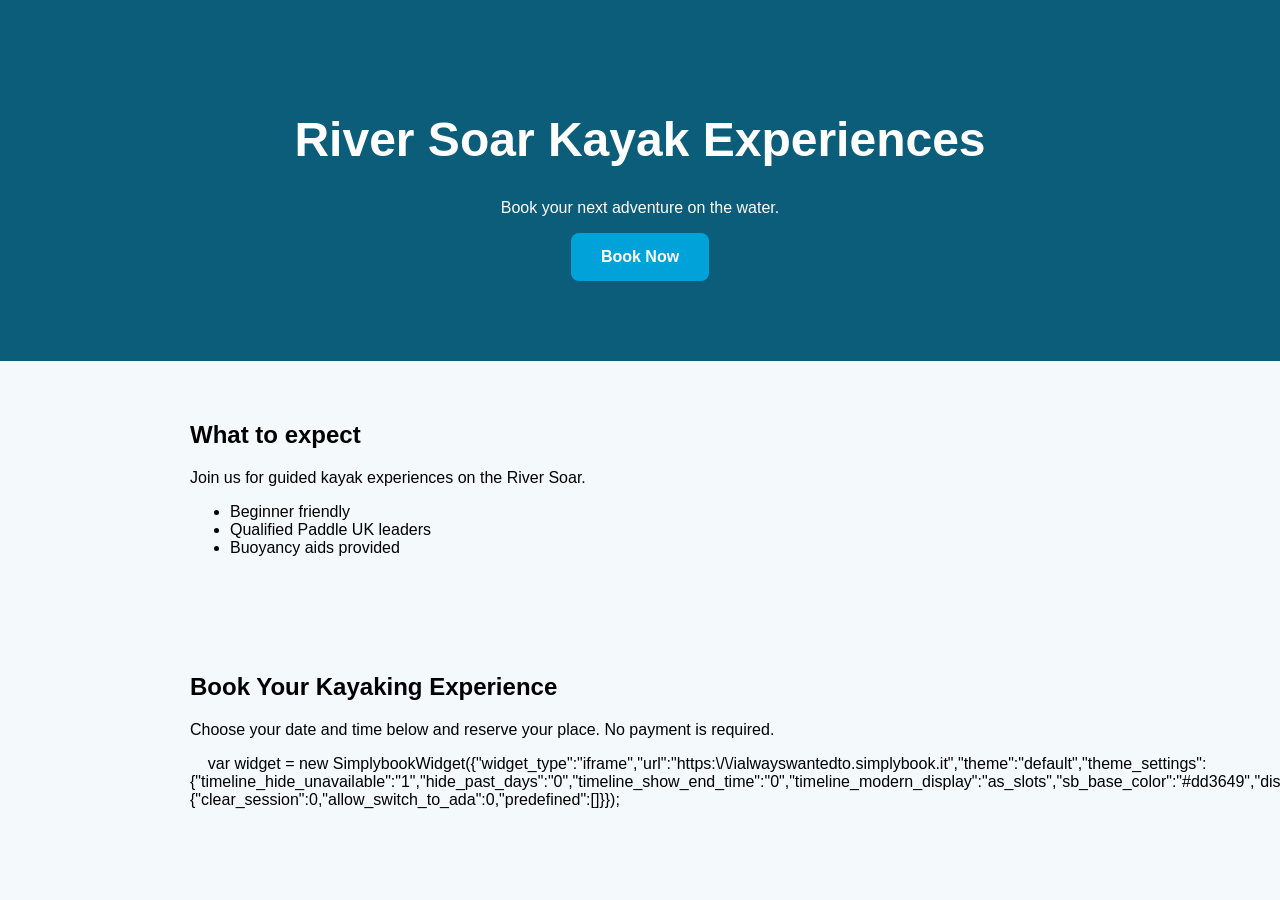
==== index.html @ 330b0cef "Update index.html" ====
<!DOCTYPE html>
<html lang="en">
<head>
<meta charset="UTF-8">
<meta name="viewport" content="width=device-width, initial-scale=1.0">
<title>River Soar Kayak Experiences</title>

<style>
body{
    font-family:Arial,sans-serif;
    margin:0;
    background:#f4f9fb;
}

.hero{
    background:#0b5d7a;
    color:white;
    text-align:center;
    padding:80px 20px;
}

.hero h1{
    font-size:3rem;
}

.button{
    display:inline-block;
    background:#00a3d9;
    color:white;
    padding:15px 30px;
    border-radius:8px;
    text-decoration:none;
    font-weight:bold;
}

.section{
    max-width:900px;
    margin:auto;
    padding:40px 20px;
}

iframe{
    width:100%;
    height:700px;
    border:none;
}
</style>

</head>

<body>

<div class="hero">
<h1>River Soar Kayak Experiences</h1>
<p>Book your next adventure on the water.</p>
<a class="button" href="#booking">Book Now</a>
</div>

<div class="section">
<h2>What to expect</h2>

<p>Join us for guided kayak experiences on the River Soar.</p>

<ul>
<li>Beginner friendly</li>
<li>Qualified Paddle UK leaders</li>
<li>Buoyancy aids provided</li>
</ul>

</div>












<div class="section" id="booking">

    <h2>Book Your Kayaking Experience</h2>

    <p>
        Choose your date and time below and reserve your place.
        No payment is required.
    </p>

    <!-- SimplyBook.me booking widget -->
	<script src="//widget.simplybook.it/v2/widget/widget.js" type="text/javascript"></script>
	<script type="text/javascript">
	    var widget = new SimplybookWidget({"widget_type":"iframe","url":"https:\/\/ialwayswantedto.simplybook.it","theme":"default","theme_settings":{"timeline_hide_unavailable":"1","hide_past_days":"0","timeline_show_end_time":"0","timeline_modern_display":"as_slots","sb_base_color":"#dd3649","display_item_mode":"block","booking_nav_bg_color":"#dd3649","body_bg_color":"#f2f2f2","sb_review_image":"","dark_font_color":"#474747","light_font_color":"#f5fcff","btn_color_1":"#dd3649","sb_company_label_color":"#ffffff","hide_img_mode":"1","show_sidebar":"1","sb_busy":"#c7b3b3","sb_available":"#d6ebff"},"timeline":"modern","datepicker":"top_calendar","is_rtl":false,"app_config":{"clear_session":0,"allow_switch_to_ada":0,"predefined":[]}});
	</script>

</div>
















	

</body>
</html>
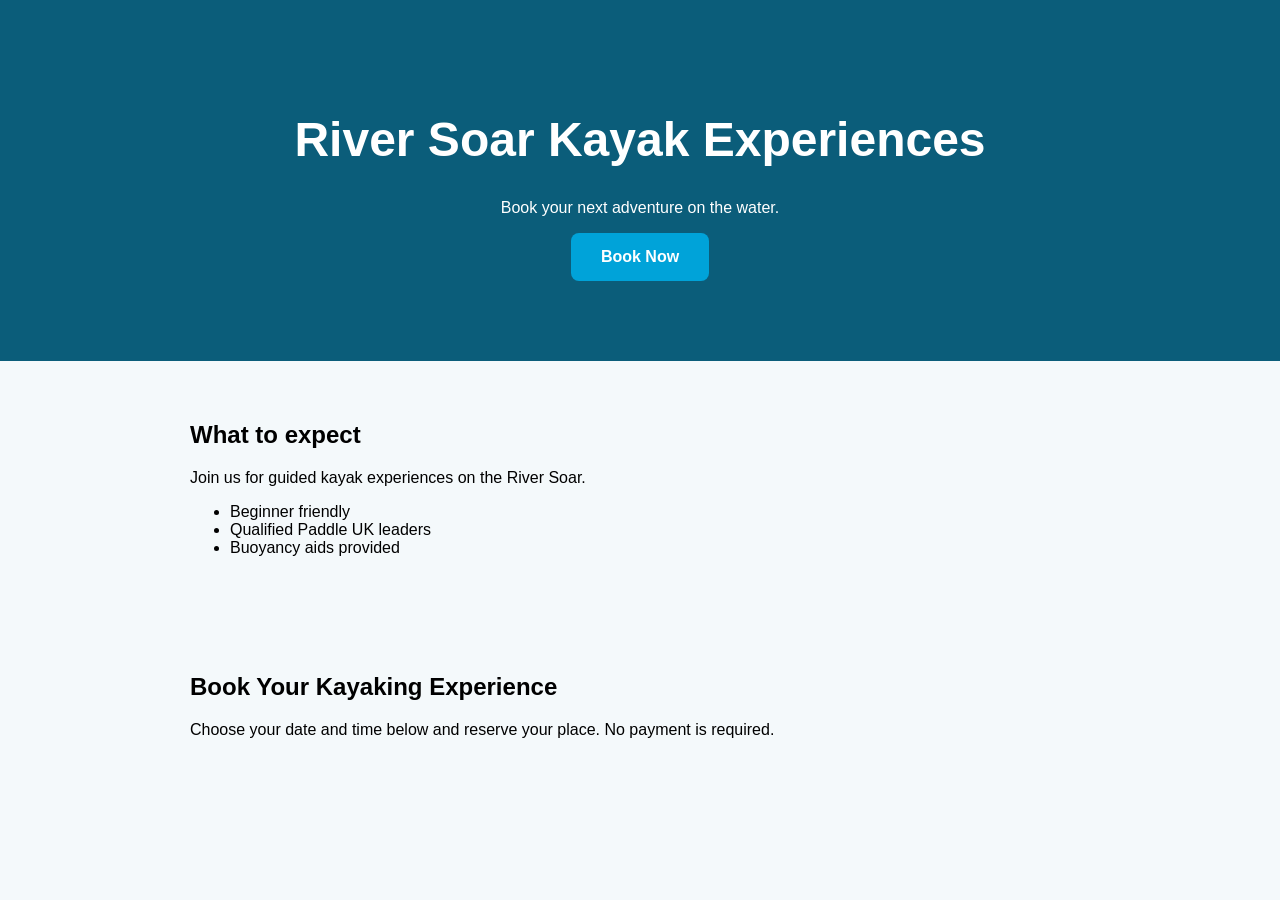
==== commit 931efc54: "Update index.html" ====
--- a/index.html
+++ b/index.html
@@ -3,7 +3,7 @@
 <head>
 <meta charset="UTF-8">
 <meta name="viewport" content="width=device-width, initial-scale=1.0">
-<title>River Soar Kayak Experiences</title>
+<title>River Soar Kayak Experiences show it works</title>
 
 <style>
 body{
@@ -90,10 +90,10 @@
     </p>
 
     <!-- SimplyBook.me booking widget -->
-	<script src="//widget.simplybook.it/v2/widget/widget.js" type="text/javascript"></script>
-	<script type="text/javascript">
-	    var widget = new SimplybookWidget({"widget_type":"iframe","url":"https:\/\/ialwayswantedto.simplybook.it","theme":"default","theme_settings":{"timeline_hide_unavailable":"1","hide_past_days":"0","timeline_show_end_time":"0","timeline_modern_display":"as_slots","sb_base_color":"#dd3649","display_item_mode":"block","booking_nav_bg_color":"#dd3649","body_bg_color":"#f2f2f2","sb_review_image":"","dark_font_color":"#474747","light_font_color":"#f5fcff","btn_color_1":"#dd3649","sb_company_label_color":"#ffffff","hide_img_mode":"1","show_sidebar":"1","sb_busy":"#c7b3b3","sb_available":"#d6ebff"},"timeline":"modern","datepicker":"top_calendar","is_rtl":false,"app_config":{"clear_session":0,"allow_switch_to_ada":0,"predefined":[]}});
-	</script>
+<script src="//widget.simplybook.it/v2/widget/widget.js" type="text/javascript"></script>
+<script type="text/javascript">
+    var widget = new SimplybookWidget({"widget_type":"iframe","url":"https:\/\/ialwayswantedto.simplybook.it","theme":"default","theme_settings":{"timeline_hide_unavailable":"1","hide_past_days":"0","timeline_show_end_time":"0","timeline_modern_display":"as_slots","sb_base_color":"#dd3649","display_item_mode":"block","booking_nav_bg_color":"#dd3649","body_bg_color":"#f2f2f2","sb_review_image":"","dark_font_color":"#474747","light_font_color":"#f5fcff","btn_color_1":"#dd3649","sb_company_label_color":"#ffffff","hide_img_mode":"1","show_sidebar":"1","sb_busy":"#c7b3b3","sb_available":"#d6ebff"},"timeline":"modern","datepicker":"top_calendar","is_rtl":false,"app_config":{"clear_session":0,"allow_switch_to_ada":0,"predefined":[]}});
+</script>
 
 </div>
 
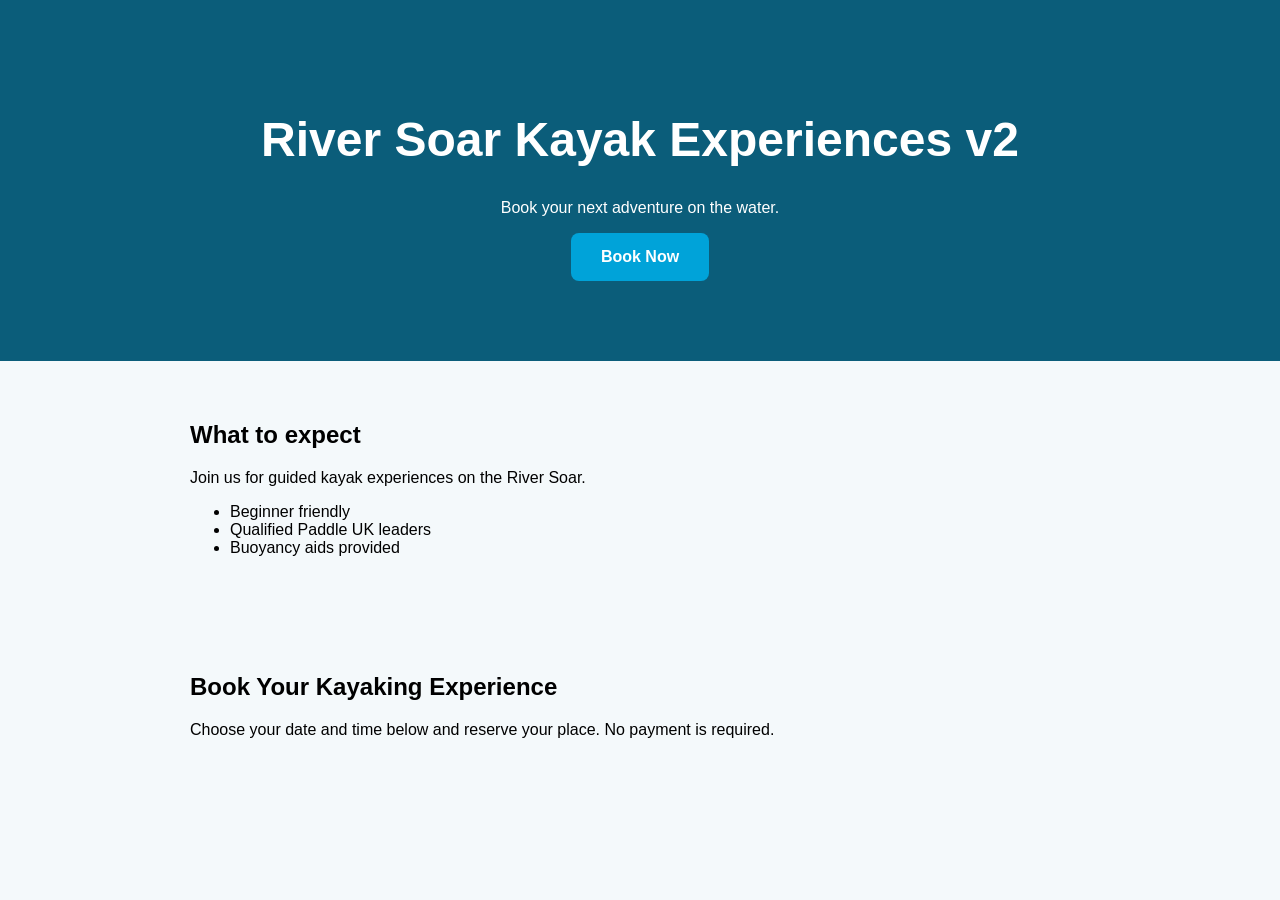
==== commit eb8f415a: "Update index.html" ====
--- a/index.html
+++ b/index.html
@@ -3,7 +3,7 @@
 <head>
 <meta charset="UTF-8">
 <meta name="viewport" content="width=device-width, initial-scale=1.0">
-<title>River Soar Kayak Experiences show it works</title>
+<title>River Soar Kayak Experiences</title>
 
 <style>
 body{
@@ -51,7 +51,7 @@
 <body>
 
 <div class="hero">
-<h1>River Soar Kayak Experiences</h1>
+<h1>River Soar Kayak Experiences v2</h1>
 <p>Book your next adventure on the water.</p>
 <a class="button" href="#booking">Book Now</a>
 </div>
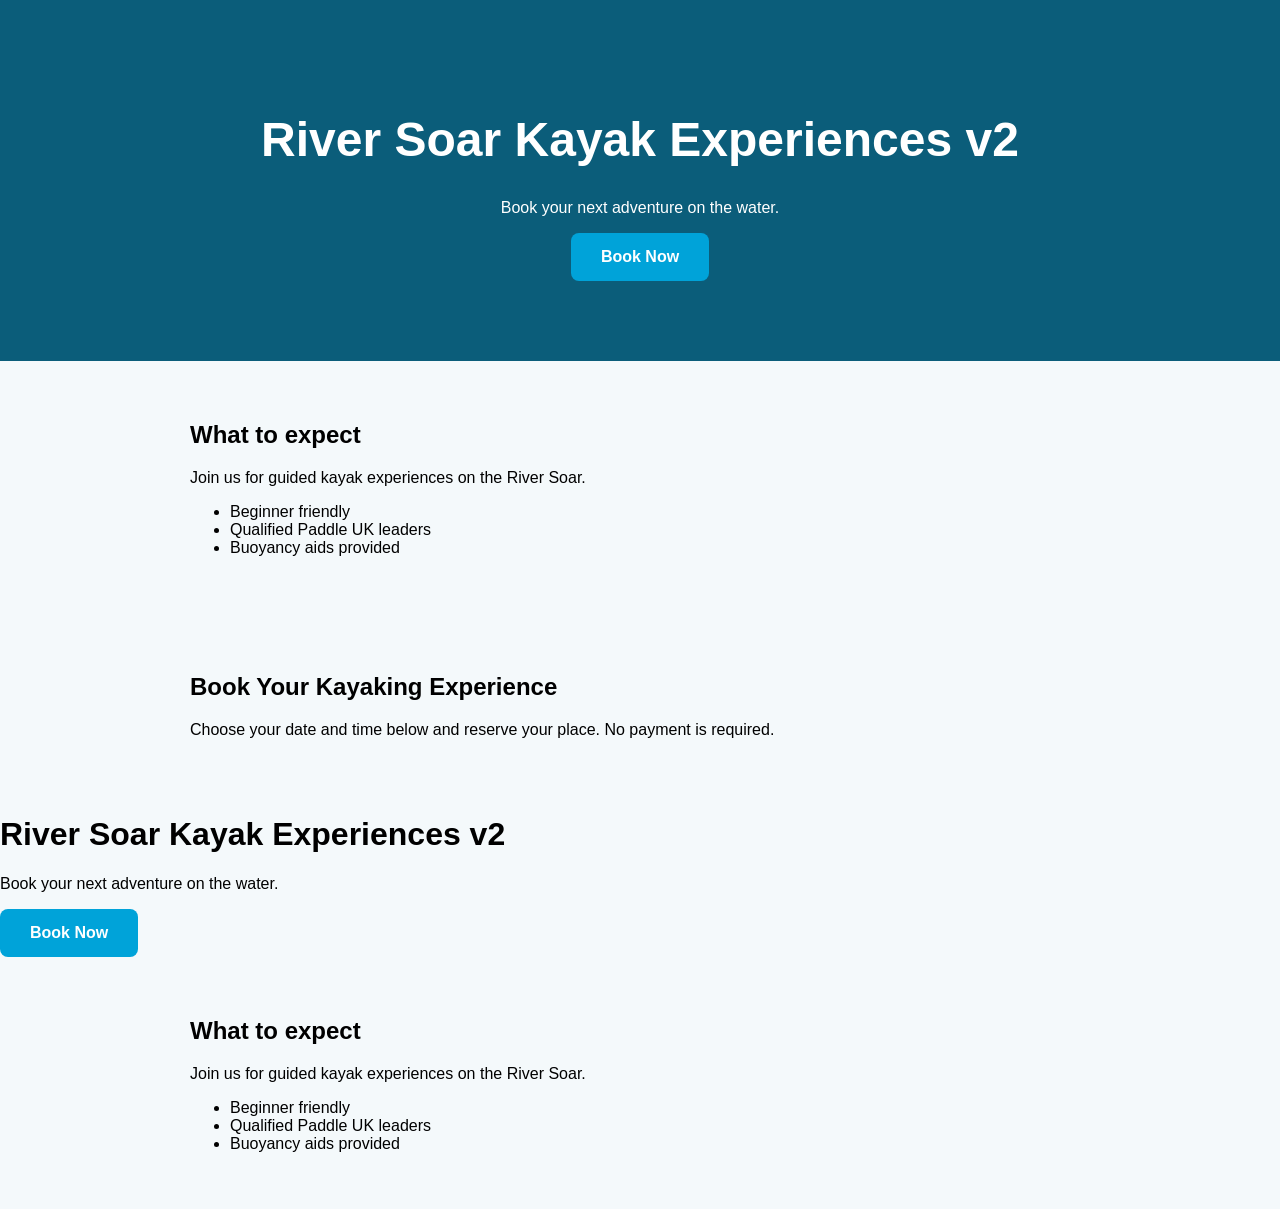
==== commit 8974e7fb: "Update index.html" ====
--- a/index.html
+++ b/index.html
@@ -100,17 +100,24 @@
 
 
 
+<div class="hero2">
+<h1>River Soar Kayak Experiences v2</h1>
+<p>Book your next adventure on the water.</p>
+<a class="button" href="#booking">Book Now</a>
+</div>
 
+<div class="section">
+<h2>What to expect</h2>
 
+<p>Join us for guided kayak experiences on the River Soar.</p>
 
+<ul>
+<li>Beginner friendly</li>
+<li>Qualified Paddle UK leaders</li>
+<li>Buoyancy aids provided</li>
+</ul>
 
-
-
-
-
-
-
-
+</div>
 
 	
 
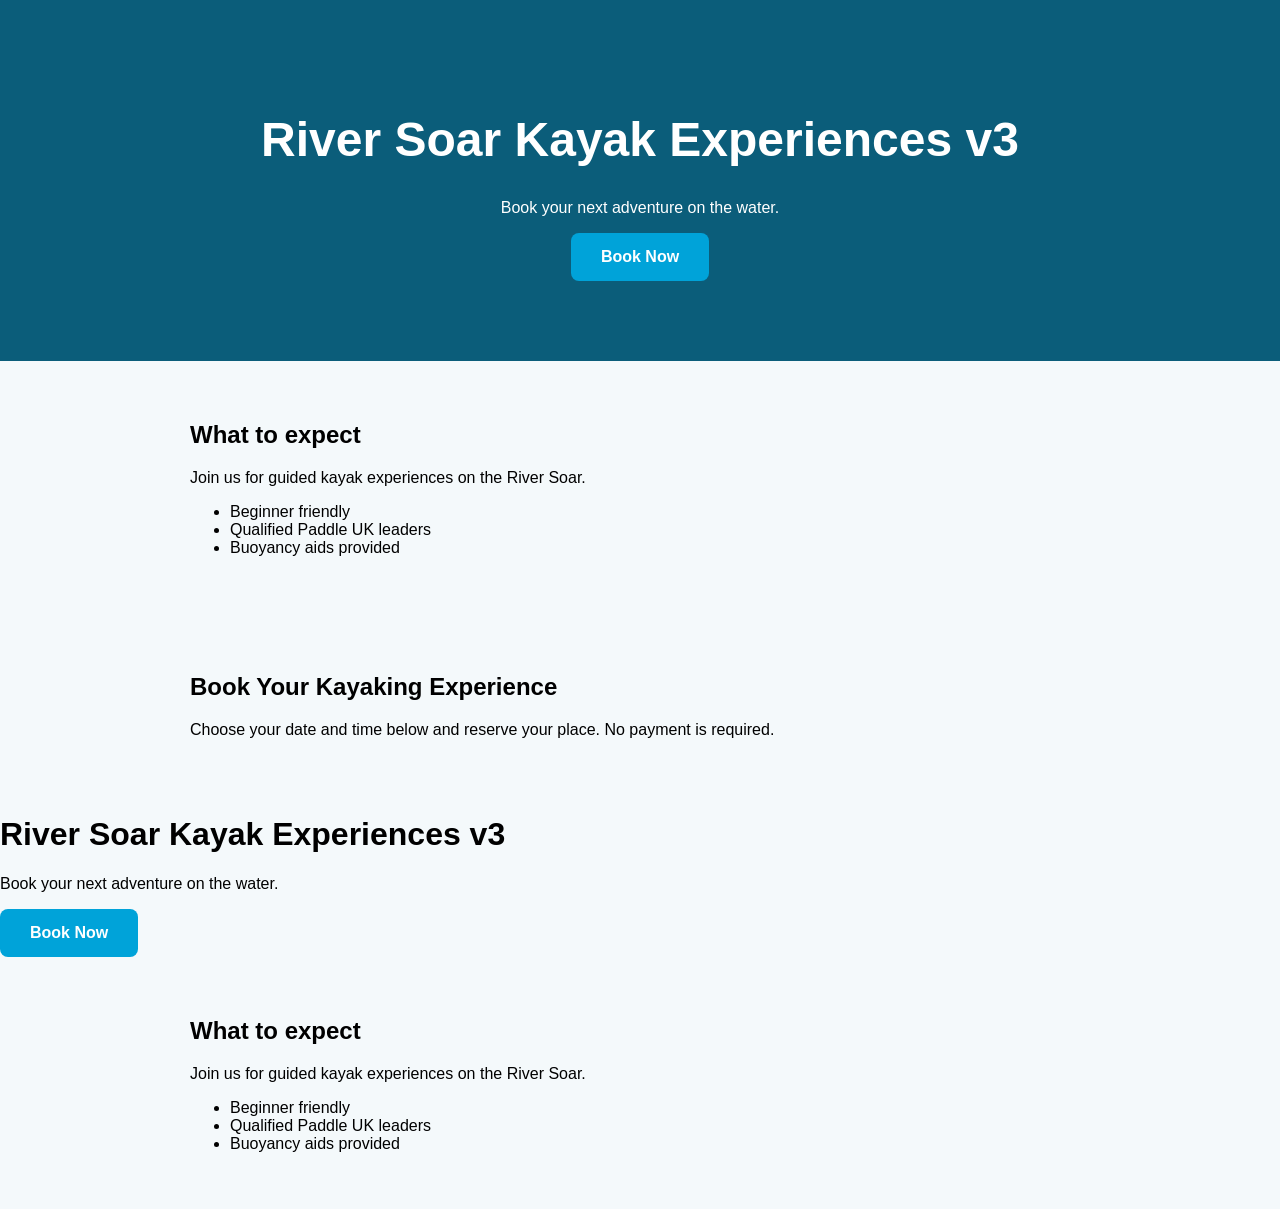
==== commit 620c6081: "Update index.html" ====
--- a/index.html
+++ b/index.html
@@ -51,7 +51,7 @@
 <body>
 
 <div class="hero">
-<h1>River Soar Kayak Experiences v2</h1>
+<h1>River Soar Kayak Experiences v3</h1>
 <p>Book your next adventure on the water.</p>
 <a class="button" href="#booking">Book Now</a>
 </div>
@@ -101,7 +101,7 @@
 
 
 <div class="hero2">
-<h1>River Soar Kayak Experiences v2</h1>
+<h1>River Soar Kayak Experiences v3</h1>
 <p>Book your next adventure on the water.</p>
 <a class="button" href="#booking">Book Now</a>
 </div>
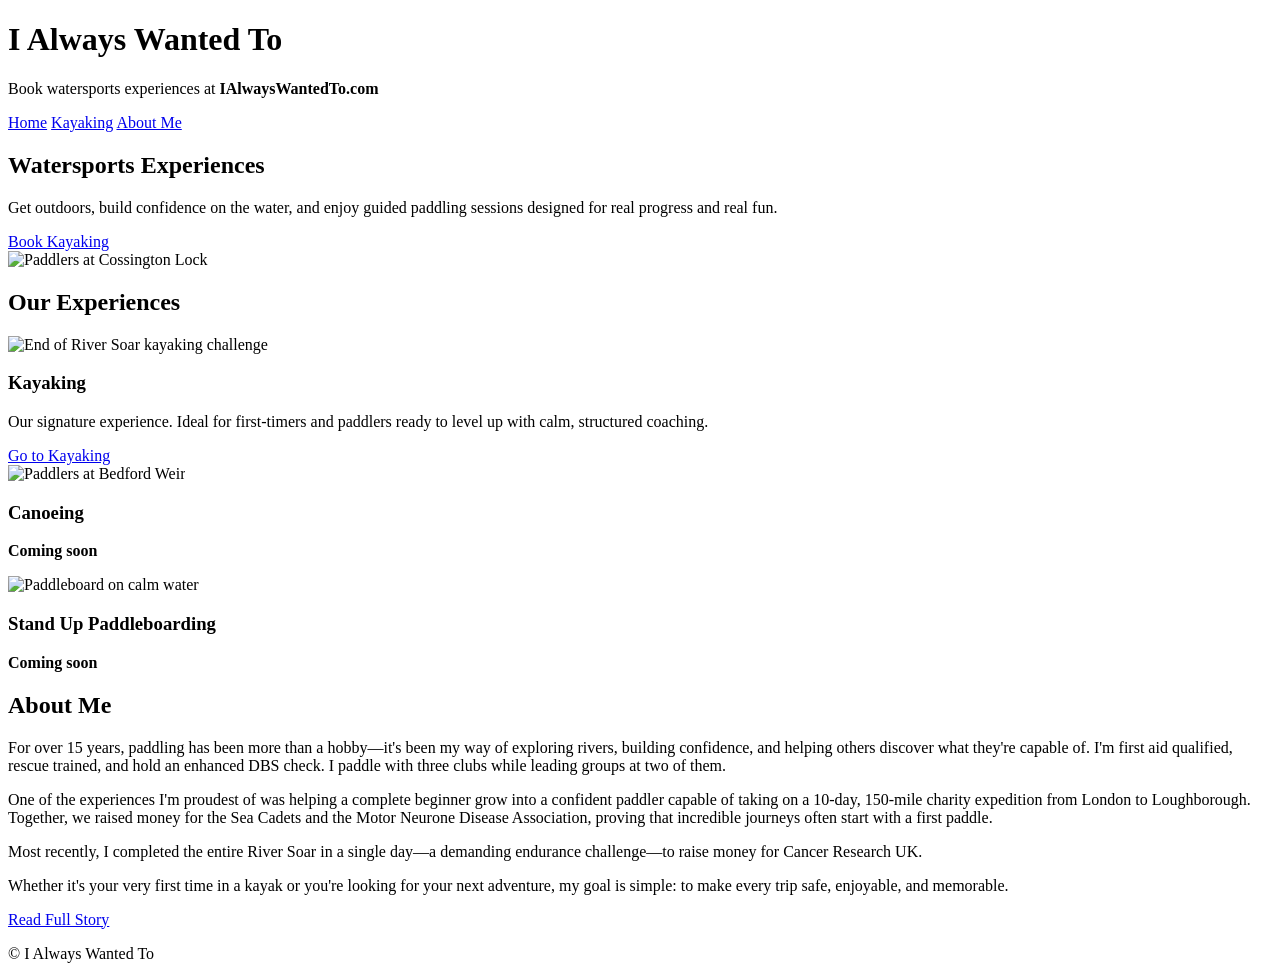
==== commit f7c205ae: "Update index.html" ====
--- a/index.html
+++ b/index.html
@@ -1,125 +1,84 @@
+<!DOCTYPE html>
 <!DOCTYPE html>
 <html lang="en">
 <head>
-<meta charset="UTF-8">
-<meta name="viewport" content="width=device-width, initial-scale=1.0">
-<title>River Soar Kayak Experiences</title>
+    <meta charset="UTF-8" />
+    <meta name="viewport" content="width=device-width, initial-scale=1.0" />
+    <title>I Always Wanted To | Watersports Experiences</title>
+    <link rel="stylesheet" href="styles.css" />
+</head>
+<body>
+    <header class="site-header">
+        <div class="container">
+            <h1>I Always Wanted To</h1>
+            <p class="tagline">Book watersports experiences at <strong>IAlwaysWantedTo.com</strong></p>
+            <nav>
+                <a href="index.html">Home</a>
+                <a href="kayaking.html">Kayaking</a>
+                <a href="about.html">About Me</a>
+            </nav>
+        </div>
+    </header>
 
-<style>
-body{
-    font-family:Arial,sans-serif;
-    margin:0;
-    background:#f4f9fb;
-}
+    <main>
+        <section class="hero">
+            <div class="container">
+                <h2>Watersports Experiences</h2>
+                <p>Get outdoors, build confidence on the water, and enjoy guided paddling sessions designed for real progress and real fun.</p>
+                <a class="iawt-cta" href="kayaking.html">Book Kayaking</a>
+            </div>
+        </section>
 
-.hero{
-    background:#0b5d7a;
-    color:white;
-    text-align:center;
-    padding:80px 20px;
-}
+        <section class="section image-banner-section">
+            <div class="container">
+                <img class="feature-image" src="CossingtonLock.png" alt="Paddlers at Cossington Lock" loading="lazy" />
+            </div>
+        </section>
 
-.hero h1{
-    font-size:3rem;
-}
+        <section class="section">
+            <div class="container">
+                <h2>Our Experiences</h2>
+                <div class="cards">
+                    <article class="card prominent">
+                        <img class="card-image" src="EndOfSoar.jpeg" alt="End of River Soar kayaking challenge" loading="lazy" />
+                        <h3>Kayaking</h3>
+                        <p>Our signature experience. Ideal for first-timers and paddlers ready to level up with calm, structured coaching.</p>
+                        <a class="iawt-cta iawt-cta-small" href="kayaking.html">Go to Kayaking</a>
+                    </article>
+                    <article class="card">
+                        <img class="card-image" src="Bedford Weir.png" alt="Paddlers at Bedford Weir" loading="lazy" />
+                        <h3>Canoeing</h3>
+                        <p><strong>Coming soon</strong></p>
+                    </article>
+                    <article class="card">
+                        <img class="card-image" src="IMG_1092.JPG" alt="Paddleboard on calm water" loading="lazy" />
+                        <h3>Stand Up Paddleboarding</h3>
+                        <p><strong>Coming soon</strong></p>
+                    </article>
+                </div>
+            </div>
+        </section>
 
-.button{
-    display:inline-block;
-    background:#00a3d9;
-    color:white;
-    padding:15px 30px;
-    border-radius:8px;
-    text-decoration:none;
-    font-weight:bold;
-}
+        <section class="section" id="about">
+            <div class="container">
+                <h2>About Me</h2>
+<p>For over 15 years, paddling has been more than a hobby—it's been my way of exploring rivers, building confidence, and helping others discover what they're capable of. I'm first aid qualified, rescue trained, and hold an enhanced DBS check.   I paddle with three clubs while leading groups at two of them.</p>
 
-.section{
-    max-width:900px;
-    margin:auto;
-    padding:40px 20px;
-}
+<p>One of the experiences I'm proudest of was helping a complete beginner grow into a confident paddler capable of taking on a 10-day, 150-mile charity expedition from London to Loughborough. Together, we raised money for the Sea Cadets and the Motor Neurone Disease Association, proving that incredible journeys often start with a first paddle.</p>
 
-iframe{
-    width:100%;
-    height:700px;
-    border:none;
-}
-</style>
+<p>Most recently, I completed the entire River Soar in a single day—a demanding endurance challenge—to raise money for Cancer Research UK.</p>
 
-</head>
+<p>Whether it's your very first time in a kayak or you're looking for your next adventure, my goal is simple: to make every trip safe, enjoyable, and memorable.</p>
 
-<body>
+                <a class="iawt-cta iawt-cta-small" href="about.html">Read Full Story</a>
+            </div>
+        </section>
+    </main>
 
-<div class="hero">
-<h1>River Soar Kayak Experiences v3</h1>
-<p>Book your next adventure on the water.</p>
-<a class="button" href="#booking">Book Now</a>
-</div>
-
-<div class="section">
-<h2>What to expect</h2>
-
-<p>Join us for guided kayak experiences on the River Soar.</p>
-
-<ul>
-<li>Beginner friendly</li>
-<li>Qualified Paddle UK leaders</li>
-<li>Buoyancy aids provided</li>
-</ul>
-
-</div>
-
-
-
-
-
-
-
-
-
-
-
-
-<div class="section" id="booking">
-
-    <h2>Book Your Kayaking Experience</h2>
-
-    <p>
-        Choose your date and time below and reserve your place.
-        No payment is required.
-    </p>
-
-    <!-- SimplyBook.me booking widget -->
-<script src="//widget.simplybook.it/v2/widget/widget.js" type="text/javascript"></script>
-<script type="text/javascript">
-    var widget = new SimplybookWidget({"widget_type":"iframe","url":"https:\/\/ialwayswantedto.simplybook.it","theme":"default","theme_settings":{"timeline_hide_unavailable":"1","hide_past_days":"0","timeline_show_end_time":"0","timeline_modern_display":"as_slots","sb_base_color":"#dd3649","display_item_mode":"block","booking_nav_bg_color":"#dd3649","body_bg_color":"#f2f2f2","sb_review_image":"","dark_font_color":"#474747","light_font_color":"#f5fcff","btn_color_1":"#dd3649","sb_company_label_color":"#ffffff","hide_img_mode":"1","show_sidebar":"1","sb_busy":"#c7b3b3","sb_available":"#d6ebff"},"timeline":"modern","datepicker":"top_calendar","is_rtl":false,"app_config":{"clear_session":0,"allow_switch_to_ada":0,"predefined":[]}});
-</script>
-
-</div>
-
-
-
-
-<div class="hero2">
-<h1>River Soar Kayak Experiences v3</h1>
-<p>Book your next adventure on the water.</p>
-<a class="button" href="#booking">Book Now</a>
-</div>
-
-<div class="section">
-<h2>What to expect</h2>
-
-<p>Join us for guided kayak experiences on the River Soar.</p>
-
-<ul>
-<li>Beginner friendly</li>
-<li>Qualified Paddle UK leaders</li>
-<li>Buoyancy aids provided</li>
-</ul>
-
-</div>
-
-	
-
+    <footer class="site-footer">
+        <div class="container">
+            <p>&copy; I Always Wanted To</p>
+        </div>
+    </footer>
 </body>
 </html>
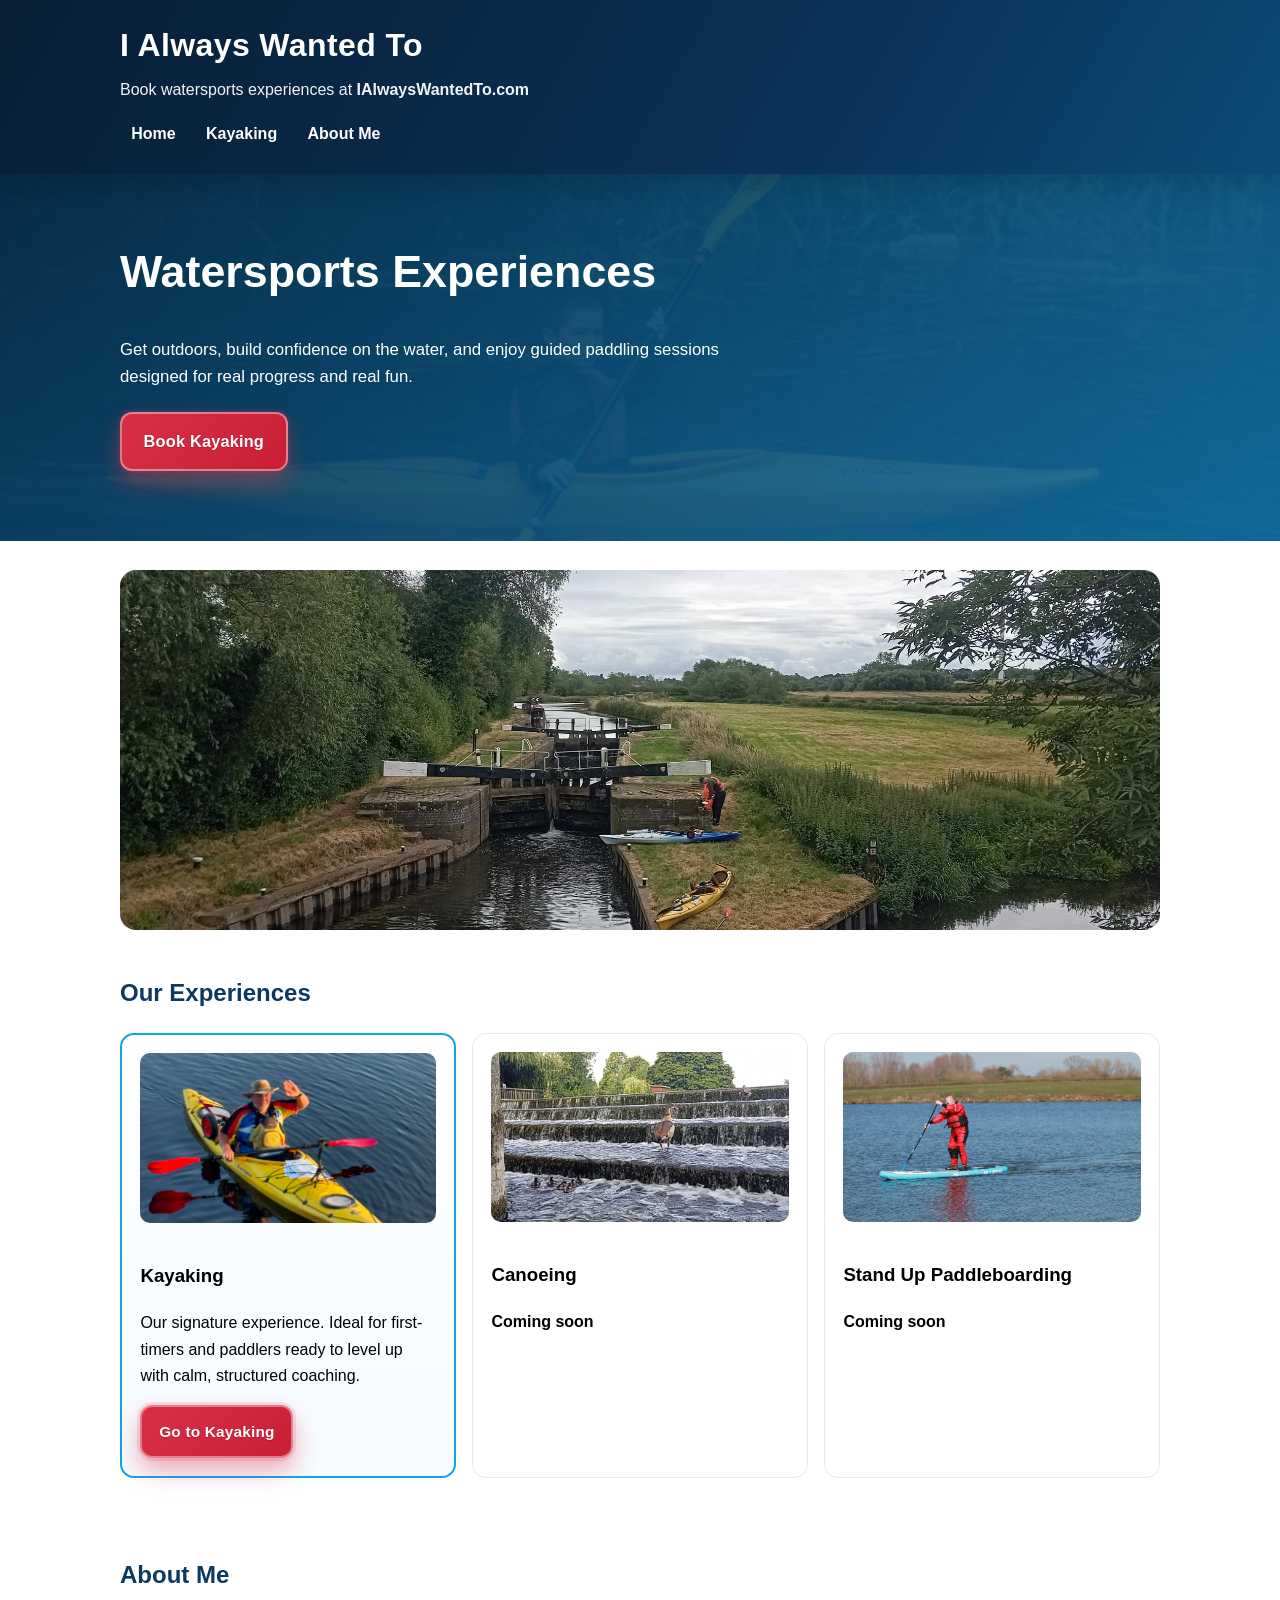
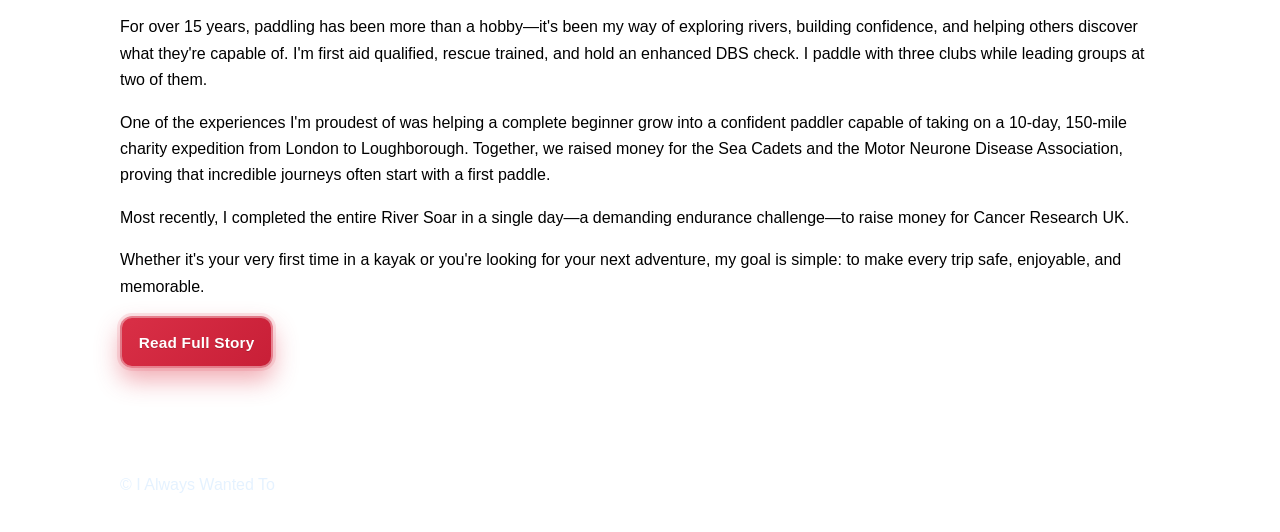
==== commit bba81224: "Add files via upload" ====
--- a/index.html
+++ b/index.html
@@ -1,84 +1,84 @@
-<!DOCTYPE html>
-<!DOCTYPE html>
-<html lang="en">
-<head>
-    <meta charset="UTF-8" />
-    <meta name="viewport" content="width=device-width, initial-scale=1.0" />
-    <title>I Always Wanted To | Watersports Experiences</title>
-    <link rel="stylesheet" href="styles.css" />
-</head>
-<body>
-    <header class="site-header">
-        <div class="container">
-            <h1>I Always Wanted To</h1>
-            <p class="tagline">Book watersports experiences at <strong>IAlwaysWantedTo.com</strong></p>
-            <nav>
-                <a href="index.html">Home</a>
-                <a href="kayaking.html">Kayaking</a>
-                <a href="about.html">About Me</a>
-            </nav>
-        </div>
-    </header>
-
-    <main>
-        <section class="hero">
-            <div class="container">
-                <h2>Watersports Experiences</h2>
-                <p>Get outdoors, build confidence on the water, and enjoy guided paddling sessions designed for real progress and real fun.</p>
-                <a class="iawt-cta" href="kayaking.html">Book Kayaking</a>
-            </div>
-        </section>
-
-        <section class="section image-banner-section">
-            <div class="container">
-                <img class="feature-image" src="CossingtonLock.png" alt="Paddlers at Cossington Lock" loading="lazy" />
-            </div>
-        </section>
-
-        <section class="section">
-            <div class="container">
-                <h2>Our Experiences</h2>
-                <div class="cards">
-                    <article class="card prominent">
-                        <img class="card-image" src="EndOfSoar.jpeg" alt="End of River Soar kayaking challenge" loading="lazy" />
-                        <h3>Kayaking</h3>
-                        <p>Our signature experience. Ideal for first-timers and paddlers ready to level up with calm, structured coaching.</p>
-                        <a class="iawt-cta iawt-cta-small" href="kayaking.html">Go to Kayaking</a>
-                    </article>
-                    <article class="card">
-                        <img class="card-image" src="Bedford Weir.png" alt="Paddlers at Bedford Weir" loading="lazy" />
-                        <h3>Canoeing</h3>
-                        <p><strong>Coming soon</strong></p>
-                    </article>
-                    <article class="card">
-                        <img class="card-image" src="IMG_1092.JPG" alt="Paddleboard on calm water" loading="lazy" />
-                        <h3>Stand Up Paddleboarding</h3>
-                        <p><strong>Coming soon</strong></p>
-                    </article>
-                </div>
-            </div>
-        </section>
-
-        <section class="section" id="about">
-            <div class="container">
-                <h2>About Me</h2>
-<p>For over 15 years, paddling has been more than a hobby—it's been my way of exploring rivers, building confidence, and helping others discover what they're capable of. I'm first aid qualified, rescue trained, and hold an enhanced DBS check.   I paddle with three clubs while leading groups at two of them.</p>
-
-<p>One of the experiences I'm proudest of was helping a complete beginner grow into a confident paddler capable of taking on a 10-day, 150-mile charity expedition from London to Loughborough. Together, we raised money for the Sea Cadets and the Motor Neurone Disease Association, proving that incredible journeys often start with a first paddle.</p>
-
-<p>Most recently, I completed the entire River Soar in a single day—a demanding endurance challenge—to raise money for Cancer Research UK.</p>
-
-<p>Whether it's your very first time in a kayak or you're looking for your next adventure, my goal is simple: to make every trip safe, enjoyable, and memorable.</p>
-
-                <a class="iawt-cta iawt-cta-small" href="about.html">Read Full Story</a>
-            </div>
-        </section>
-    </main>
-
-    <footer class="site-footer">
-        <div class="container">
-            <p>&copy; I Always Wanted To</p>
-        </div>
-    </footer>
-</body>
-</html>
+<!DOCTYPE html>
+<!DOCTYPE html>
+<html lang="en">
+<head>
+    <meta charset="UTF-8" />
+    <meta name="viewport" content="width=device-width, initial-scale=1.0" />
+    <title>I Always Wanted To | Watersports Experiences</title>
+    <link rel="stylesheet" href="styles.css" />
+</head>
+<body>
+    <header class="site-header">
+        <div class="container">
+            <h1>I Always Wanted To</h1>
+            <p class="tagline">Book watersports experiences at <strong>IAlwaysWantedTo.com</strong></p>
+            <nav>
+                <a href="index.html">Home</a>
+                <a href="kayaking.html">Kayaking</a>
+                <a href="about.html">About Me</a>
+            </nav>
+        </div>
+    </header>
+
+    <main>
+        <section class="hero">
+            <div class="container">
+                <h2>Watersports Experiences</h2>
+                <p>Get outdoors, build confidence on the water, and enjoy guided paddling sessions designed for real progress and real fun.</p>
+                <a class="iawt-cta" href="kayaking.html">Book Kayaking</a>
+            </div>
+        </section>
+
+        <section class="section image-banner-section">
+            <div class="container">
+                <img class="feature-image" src="CossingtonLock.png" alt="Paddlers at Cossington Lock" loading="lazy" />
+            </div>
+        </section>
+
+        <section class="section">
+            <div class="container">
+                <h2>Our Experiences</h2>
+                <div class="cards">
+                    <article class="card prominent">
+                        <img class="card-image" src="EndOfSoar.jpeg" alt="End of River Soar kayaking challenge" loading="lazy" />
+                        <h3>Kayaking</h3>
+                        <p>Our signature experience. Ideal for first-timers and paddlers ready to level up with calm, structured coaching.</p>
+                        <a class="iawt-cta iawt-cta-small" href="kayaking.html">Go to Kayaking</a>
+                    </article>
+                    <article class="card">
+                        <img class="card-image" src="Bedford Weir.png" alt="Paddlers at Bedford Weir" loading="lazy" />
+                        <h3>Canoeing</h3>
+                        <p><strong>Coming soon</strong></p>
+                    </article>
+                    <article class="card">
+                        <img class="card-image" src="IMG_1092.JPG" alt="Paddleboard on calm water" loading="lazy" />
+                        <h3>Stand Up Paddleboarding</h3>
+                        <p><strong>Coming soon</strong></p>
+                    </article>
+                </div>
+            </div>
+        </section>
+
+        <section class="section" id="about">
+            <div class="container">
+                <h2>About Me</h2>
+<p>For over 15 years, paddling has been more than a hobby—it's been my way of exploring rivers, building confidence, and helping others discover what they're capable of. I'm first aid qualified, rescue trained, and hold an enhanced DBS check.   I paddle with three clubs while leading groups at two of them.</p>
+
+<p>One of the experiences I'm proudest of was helping a complete beginner grow into a confident paddler capable of taking on a 10-day, 150-mile charity expedition from London to Loughborough. Together, we raised money for the Sea Cadets and the Motor Neurone Disease Association, proving that incredible journeys often start with a first paddle.</p>
+
+<p>Most recently, I completed the entire River Soar in a single day—a demanding endurance challenge—to raise money for Cancer Research UK.</p>
+
+<p>Whether it's your very first time in a kayak or you're looking for your next adventure, my goal is simple: to make every trip safe, enjoyable, and memorable.</p>
+
+                <a class="iawt-cta iawt-cta-small" href="about.html">Read Full Story</a>
+            </div>
+        </section>
+    </main>
+
+    <footer class="site-footer">
+        <div class="container">
+            <p>&copy; I Always Wanted To</p>
+        </div>
+    </footer>
+</body>
+</html>
--- a/styles.css
+++ b/styles.css
@@ -0,0 +1,250 @@
+* {
+* {
+    box-sizing: border-box;
+}
+
+:root {
+    --bg: #f4f8fc;
+    --text: #1c2b39;
+    --brand-dark: #08243f;
+    --brand-mid: #0a6ea8;
+    --brand-light: #0ea5e9;
+    --accent: #dd3649;
+    --card-shadow: 0 14px 30px rgba(8, 36, 63, 0.12);
+}
+
+body {
+    margin: 0;
+    font-family: "Segoe UI", Roboto, Arial, Helvetica, sans-serif;
+    line-height: 1.65;
+    color: var(--text);
+    background: radial-gradient(circle at top right, #e3f4ff 0%, var(--bg) 45%);
+}
+
+.container {
+    width: min(1040px, 92%);
+    margin: 0 auto;
+}
+
+.site-header {
+    background: linear-gradient(120deg, #071e34 0%, #0a3258 65%, #0c4b76 100%);
+    color: #fff;
+    padding: 1.2rem 0 1.4rem;
+    position: sticky;
+    top: 0;
+    z-index: 20;
+    box-shadow: 0 10px 25px rgba(0, 0, 0, 0.15);
+}
+
+.site-header h1 {
+    margin: 0;
+    letter-spacing: 0.4px;
+}
+
+.tagline {
+    margin: 0.3rem 0 0.8rem;
+    opacity: 0.95;
+}
+
+nav {
+    display: flex;
+    flex-wrap: wrap;
+    gap: 0.5rem;
+}
+
+nav a {
+    color: #fff;
+    text-decoration: none;
+    font-weight: 700;
+    padding: 0.3rem 0.7rem;
+    border-radius: 999px;
+    transition: background-color 0.2s ease;
+}
+
+nav a:hover,
+nav a:focus-visible {
+    background-color: rgba(255, 255, 255, 0.18);
+}
+
+.hero {
+    background:
+        linear-gradient(145deg, rgba(6, 46, 75, 0.94), rgba(12, 110, 166, 0.9)),
+        url("IMG_2022.JPG") center/cover,
+        linear-gradient(35deg, #0b2236, #1591d6);
+    color: #fff;
+    padding: 4.4rem 0;
+}
+
+.hero h2 {
+    margin-top: 0;
+    font-size: clamp(1.9rem, 4vw, 2.8rem);
+    line-height: 1.2;
+}
+
+.hero p {
+    margin-bottom: 1.3rem;
+    max-width: 650px;
+    font-size: 1.05rem;
+}
+
+.kayaking-hero {
+    background:
+        linear-gradient(145deg, rgba(5, 39, 94, 0.9), rgba(7, 124, 176, 0.88)),
+        url("IMG_1092.JPG") center/cover,
+        linear-gradient(35deg, #0b2a5c, #2ea9e8);
+}
+
+.section {
+    padding: 2.4rem 0;
+}
+
+.card-image {
+    width: 100%;
+    height: 170px;
+    object-fit: cover;
+    border-radius: 10px;
+    margin-bottom: 0.65rem;
+}
+
+.image-banner-section {
+    padding-top: 1.8rem;
+    padding-bottom: 0.3rem;
+}
+
+.feature-image {
+    display: block;
+    width: 100%;
+    height: 360px;
+    object-fit: cover;
+    border-radius: 16px;
+    box-shadow: var(--card-shadow);
+}
+
+.about-layout {
+    display: grid;
+    grid-template-columns: 1.35fr 1fr;
+    gap: 1.2rem;
+    align-items: start;
+}
+
+.about-images {
+    display: grid;
+    gap: 1rem;
+}
+
+.about-photo {
+    display: block;
+    width: 100%;
+    height: 240px;
+    object-fit: cover;
+    border-radius: 12px;
+}
+
+.photo-grid {
+    display: grid;
+    grid-template-columns: repeat(auto-fit, minmax(220px, 1fr));
+    gap: 1rem;
+}
+
+.photo-grid-image {
+    width: 100%;
+    height: 210px;
+    object-fit: cover;
+    border-radius: 12px;
+    box-shadow: var(--card-shadow);
+}
+
+.photo-grid-image-tall {
+    height: 340px;
+    object-fit: contain;
+    object-position: center;
+    background: #eef6fd;
+}
+
+.section h2 {
+    margin-top: 0;
+    color: #0a3a63;
+}
+
+.cards {
+    display: grid;
+    grid-template-columns: repeat(auto-fit, minmax(240px, 1fr));
+    gap: 1rem;
+}
+
+.card {
+    background: #fff;
+    border-radius: 14px;
+    padding: 1.15rem;
+    border: 1px solid #deecf8;
+    box-shadow: var(--card-shadow);
+    transition: transform 0.22s ease, box-shadow 0.22s ease;
+}
+
+.card:hover {
+    transform: translateY(-4px);
+    box-shadow: 0 18px 34px rgba(8, 36, 63, 0.18);
+}
+
+.card.prominent {
+    border: 2px solid #0ea5e9;
+    background: linear-gradient(180deg, #fff 0%, #f5fbff 100%);
+}
+
+.iawt-cta {
+    display: inline-block;
+    background: linear-gradient(135deg, #d92f46, #c81f37) !important;
+    color: #ffffff !important;
+    -webkit-text-fill-color: #ffffff;
+    text-decoration: none;
+    font-weight: 800;
+    font-size: 1.02rem;
+    letter-spacing: 0.2px;
+    padding: 0.88rem 1.35rem;
+    border-radius: 12px;
+    border: 2px solid rgba(255, 255, 255, 0.4);
+    box-shadow: 0 12px 24px rgba(221, 54, 73, 0.42), 0 0 0 3px rgba(221, 54, 73, 0.12);
+    transition: transform 0.2s ease, box-shadow 0.2s ease, filter 0.2s ease;
+    text-shadow: 0 1px 0 rgba(0, 0, 0, 0.16);
+}
+
+.iawt-cta:hover,
+.iawt-cta:focus-visible {
+    transform: translateY(-3px) scale(1.01);
+    box-shadow: 0 16px 28px rgba(221, 54, 73, 0.5), 0 0 0 4px rgba(221, 54, 73, 0.18);
+    filter: saturate(1.05);
+}
+
+.iawt-cta.iawt-cta-small {
+    padding: 0.72rem 1.05rem;
+    font-size: 0.96rem;
+}
+
+.booking-panel {
+    background: #fff;
+    border: 1px solid #deecf8;
+    border-radius: 14px;
+    padding: 1.25rem;
+    box-shadow: var(--card-shadow);
+}
+
+.site-footer {
+    padding: 1.1rem 0;
+    background: var(--brand-dark);
+    color: #e5f2ff;
+    margin-top: 2rem;
+}
+
+@media (max-width: 640px) {
+    .hero {
+        padding: 3.2rem 0;
+    }
+
+    .feature-image {
+        height: 230px;
+    }
+
+    .about-layout {
+        grid-template-columns: 1fr;
+    }
+}
